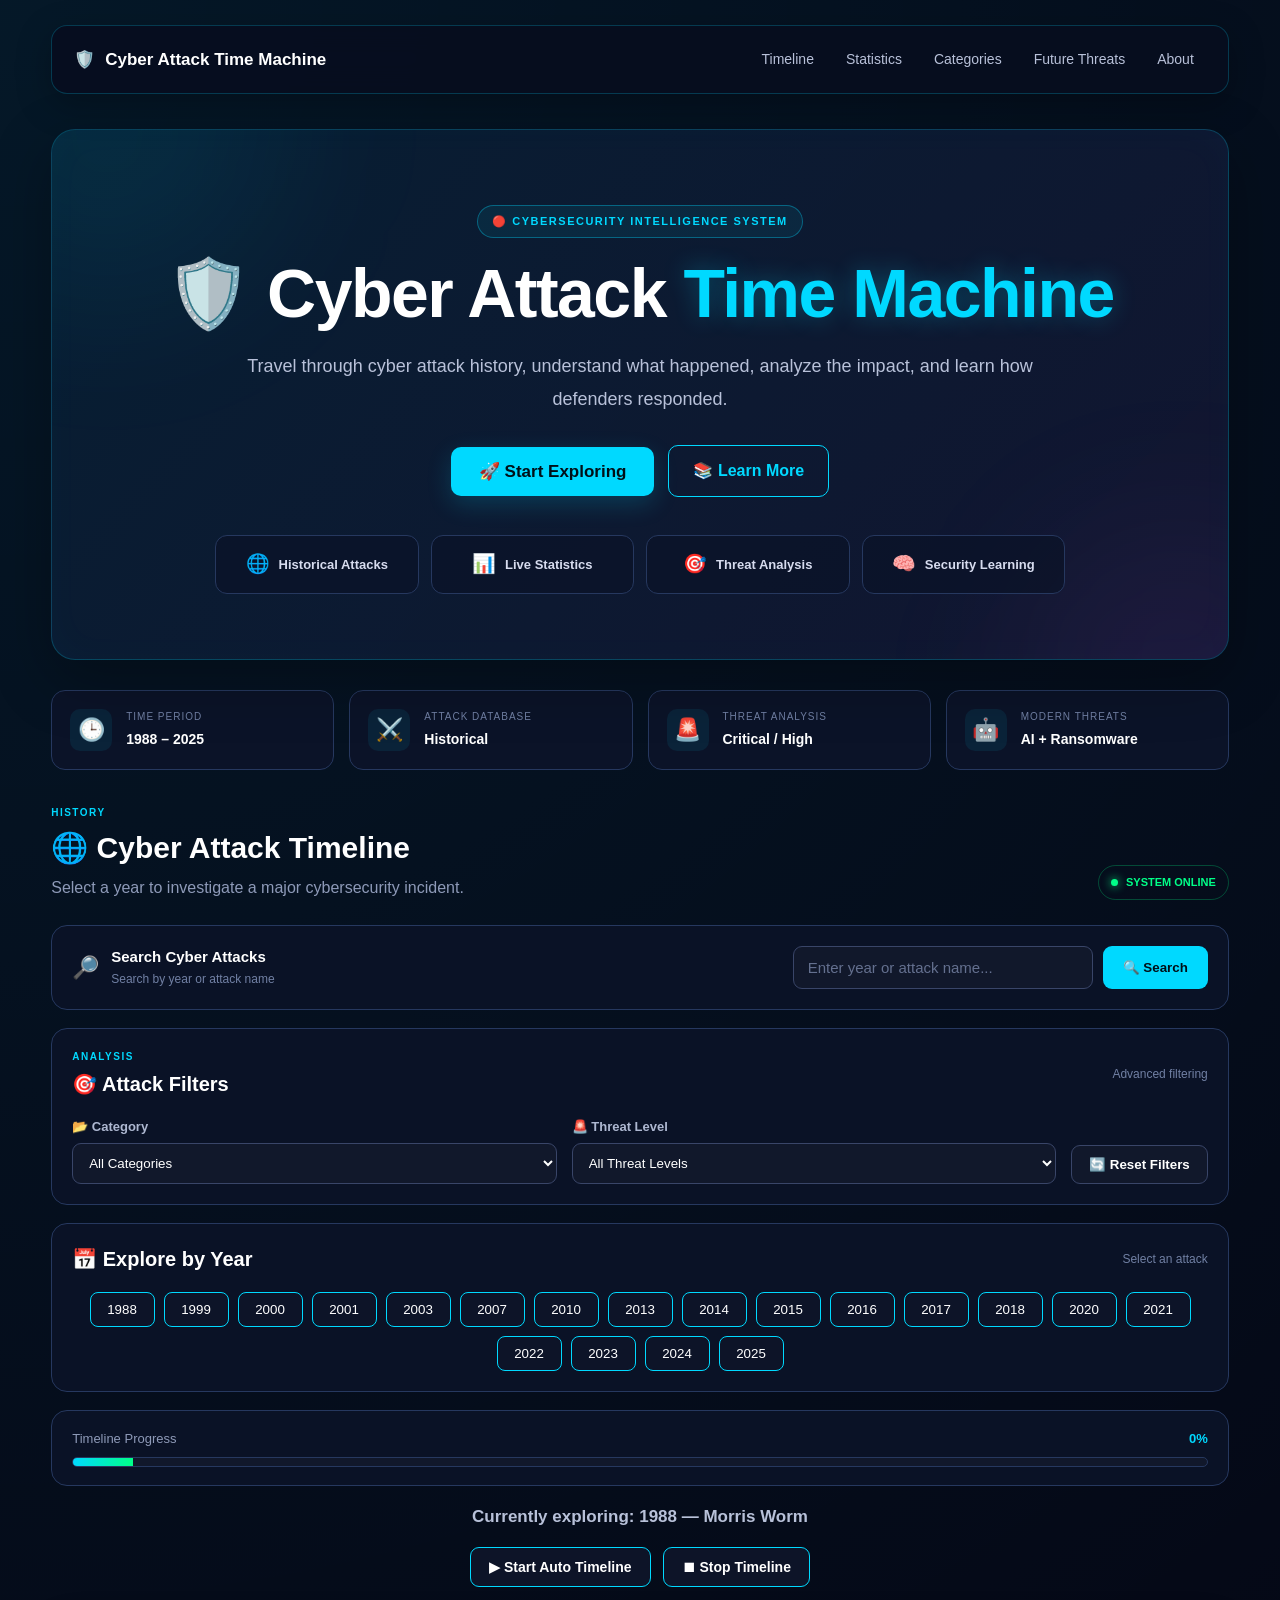
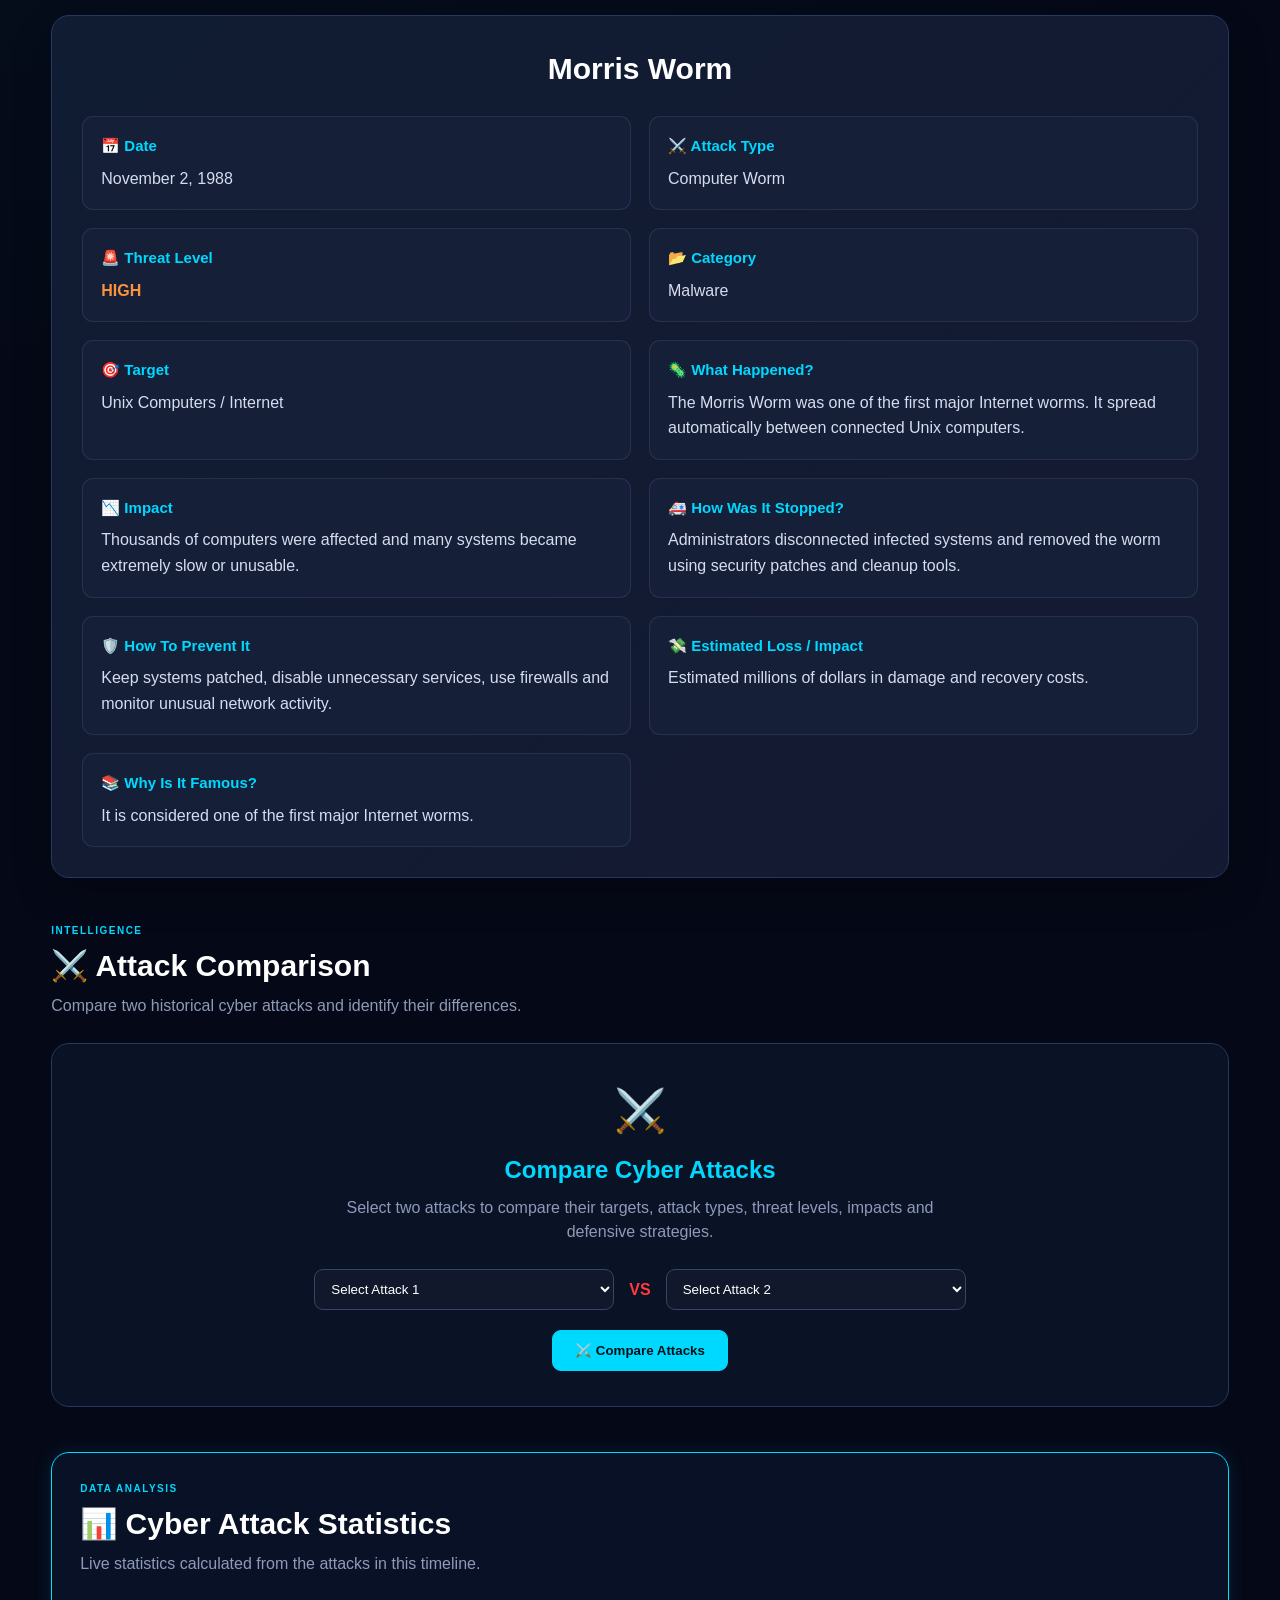
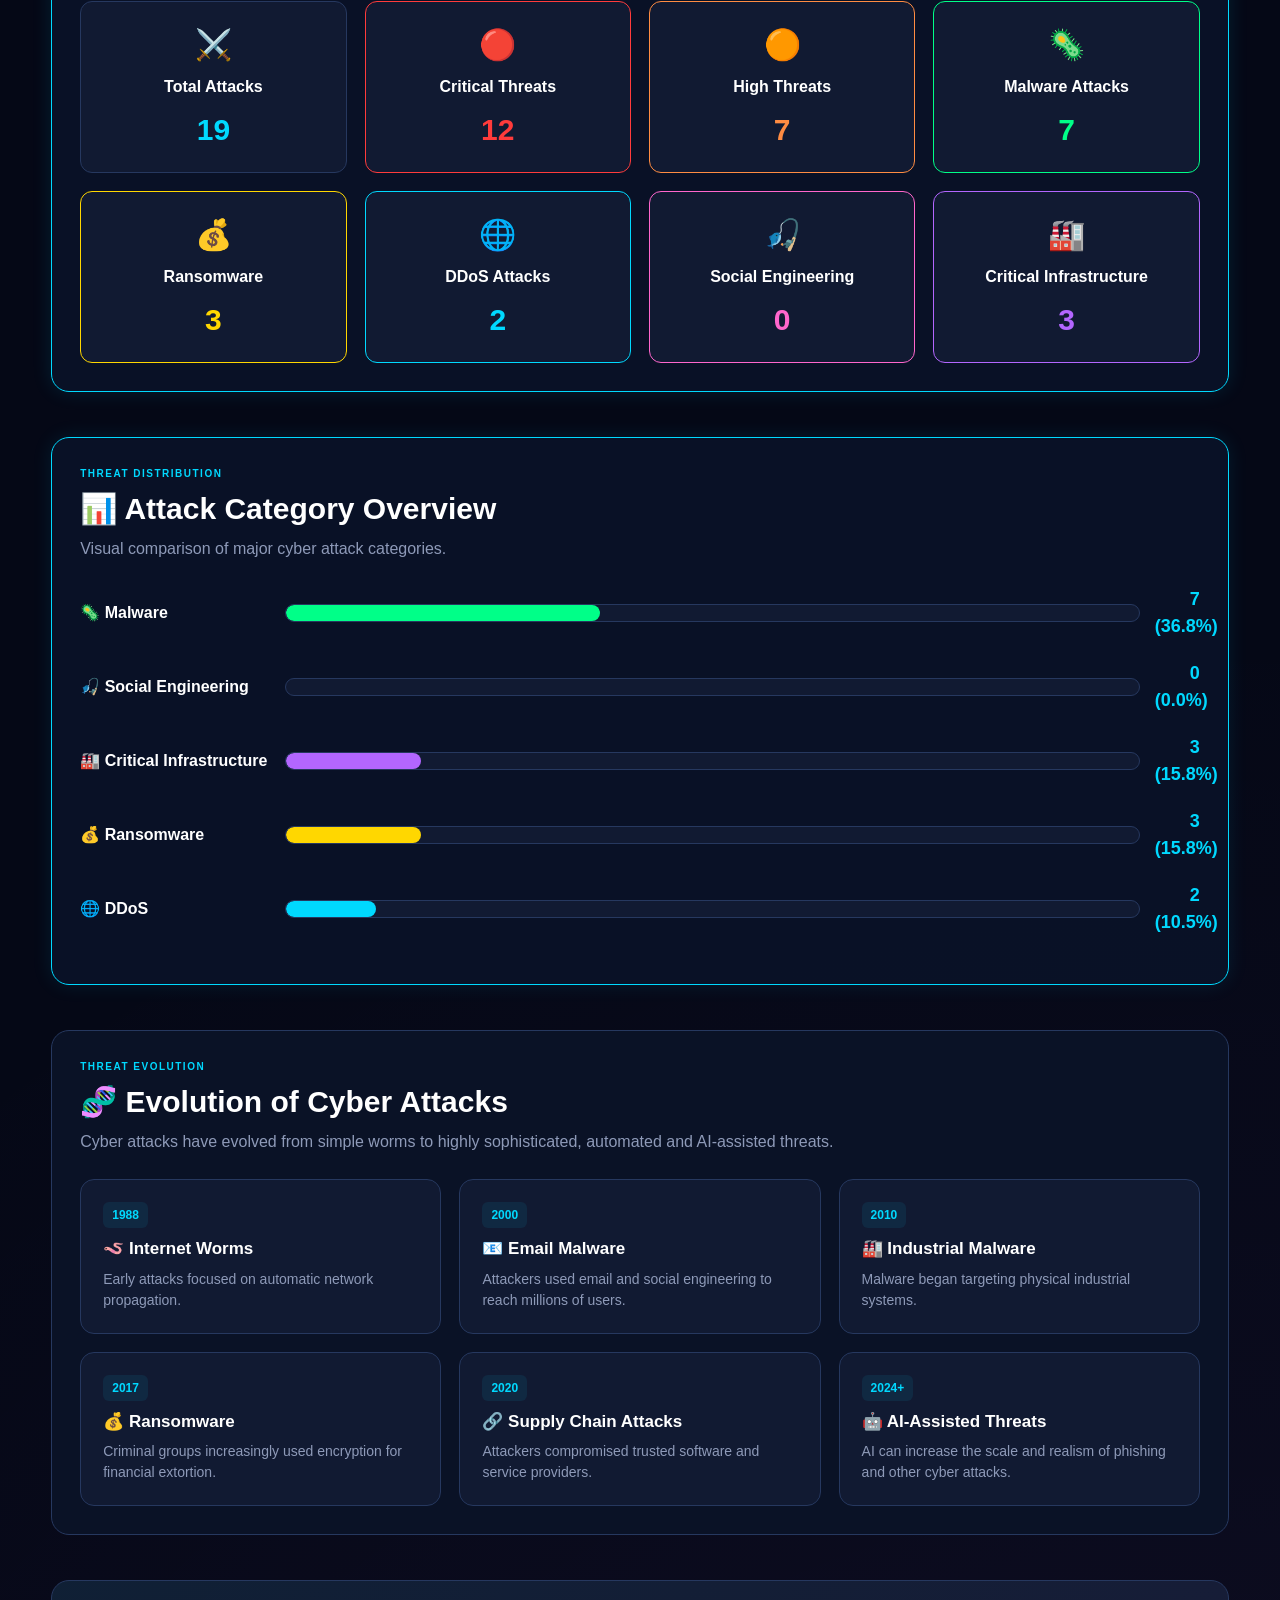
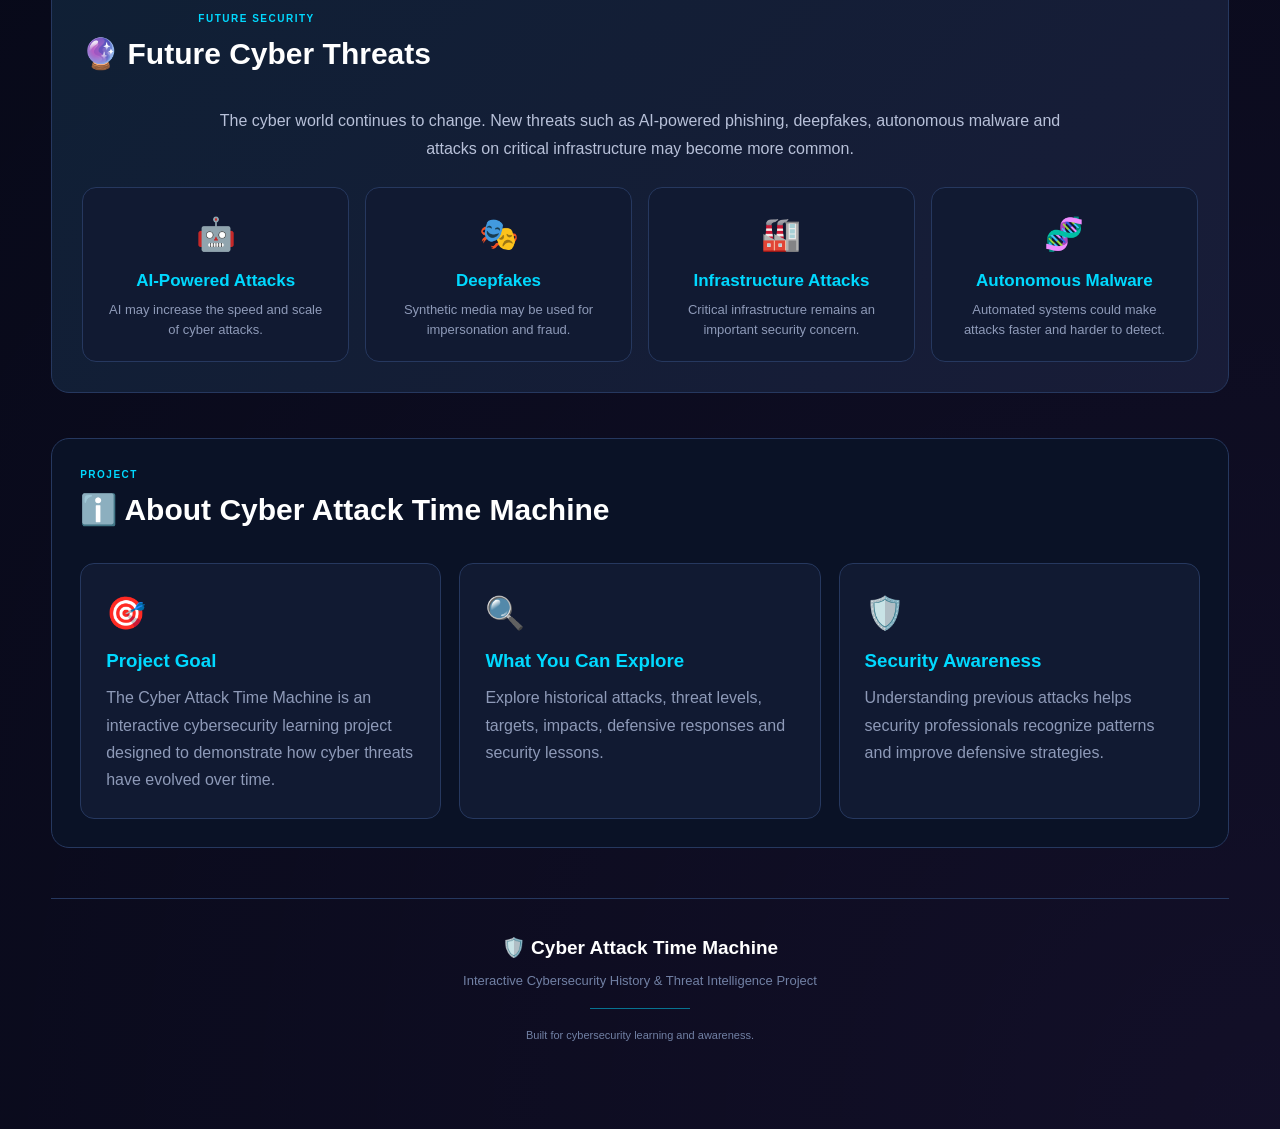
==== index.html @ b63e34f3 "Add files via upload" ====
<!DOCTYPE html>
<html lang="en">

<head>

    <meta charset="UTF-8">

    <meta
        name="viewport"
        content="width=device-width, initial-scale=1.0"
    >

    <title>🛡️ Cyber Attack Time Machine</title>

    <link rel="stylesheet" href="style.css">

</head>

<body>

<!-- =====================================================
     BACKGROUND MUSIC
     ===================================================== -->

<audio id="bgMusic" loop preload="auto">

    <source
        src="audio/cyber-theme.mp3"
        type="audio/mpeg"
    >

</audio>


<!-- =====================================================
     MAIN CONTAINER
     ===================================================== -->

<div class="container">


    <!-- =================================================
         TOP NAVIGATION
         ================================================= -->

    <nav class="top-nav">

        <div class="logo">

            🛡️

            <span>
                Cyber Attack Time Machine
            </span>

        </div>


        <div class="nav-links">

            <a href="#timeline">
                Timeline
            </a>

            <a href="#statistics">
                Statistics
            </a>

            <a href="#categories">
                Categories
            </a>

            <a href="#future">
                Future Threats
            </a>

            <a href="#about">
                About
            </a>

        </div>

    </nav>



    <!-- =================================================
         HERO HEADER
         ================================================= -->

    <header class="hero-section">

        <div class="hero-content">

            <div class="hero-badge">
                🔴 CYBERSECURITY INTELLIGENCE SYSTEM
            </div>


            <h1>
                🛡️ Cyber Attack
                <span>Time Machine</span>
            </h1>


            <p class="subtitle">

                Travel through cyber attack history,
                understand what happened,
                analyze the impact,
                and learn how defenders responded.

            </p>


            <div class="hero-buttons">

                <button
                    class="start-btn"
                    onclick="showTimeline()"
                >

                    🚀 Start Exploring

                </button>


                <a
                    href="#about"
                    class="learn-btn"
                >

                    📚 Learn More

                </a>

            </div>


            <!-- HERO QUICK INFO -->

            <div class="hero-highlights">

                <div class="hero-highlight">

                    <span>🌐</span>

                    <strong>
                        Historical Attacks
                    </strong>

                </div>


                <div class="hero-highlight">

                    <span>📊</span>

                    <strong>
                        Live Statistics
                    </strong>

                </div>


                <div class="hero-highlight">

                    <span>🎯</span>

                    <strong>
                        Threat Analysis
                    </strong>

                </div>


                <div class="hero-highlight">

                    <span>🧠</span>

                    <strong>
                        Security Learning
                    </strong>

                </div>

            </div>

        </div>

    </header>



    <!-- =================================================
         DASHBOARD OVERVIEW
         ================================================= -->

    <section class="dashboard-overview">

        <div class="overview-card">

            <span class="overview-icon">
                🕒
            </span>

            <div>

                <small>
                    TIME PERIOD
                </small>

                <strong>
                    1988 – 2025
                </strong>

            </div>

        </div>


        <div class="overview-card">

            <span class="overview-icon">
                ⚔️
            </span>

            <div>

                <small>
                    ATTACK DATABASE
                </small>

                <strong id="overviewAttackCount">
                    Historical
                </strong>

            </div>

        </div>


        <div class="overview-card">

            <span class="overview-icon">
                🚨
            </span>

            <div>

                <small>
                    THREAT ANALYSIS
                </small>

                <strong>
                    Critical / High
                </strong>

            </div>

        </div>


        <div class="overview-card">

            <span class="overview-icon">
                🤖
            </span>

            <div>

                <small>
                    MODERN THREATS
                </small>

                <strong>
                    AI + Ransomware
                </strong>

            </div>

        </div>

    </section>



    <!-- =================================================
         TIMELINE SECTION
         ================================================= -->

    <section
        id="timeline"
        class="timeline-section"
    >


        <!-- SECTION HEADER -->

        <div class="section-heading">

            <div>

                <span class="section-label">
                    HISTORY
                </span>

                <h2>
                    🌐 Cyber Attack Timeline
                </h2>

                <p>
                    Select a year to investigate a major
                    cybersecurity incident.
                </p>

            </div>


            <div class="timeline-status">

                <span class="status-dot"></span>

                SYSTEM ONLINE

            </div>

        </div>



        <!-- =================================================
             SEARCH PANEL
             ================================================= -->

        <div class="search-panel">

            <div class="search-title">

                🔎

                <div>

                    <strong>
                        Search Cyber Attacks
                    </strong>

                    <small>
                        Search by year or attack name
                    </small>

                </div>

            </div>


            <div class="search-box">

                <input
                    type="text"
                    id="searchYear"
                    placeholder="Enter year or attack name..."
                    autocomplete="off"
                >


                <button
                    onclick="searchAttack()"
                >

                    🔍 Search

                </button>

            </div>

        </div>



        <!-- =================================================
             FILTER PANEL
             ================================================= -->

        <div class="filter-panel">

            <div class="filter-header">

                <div>

                    <span class="section-label">
                        ANALYSIS
                    </span>

                    <h3>
                        🎯 Attack Filters
                    </h3>

                </div>


                <span class="filter-note">
                    Advanced filtering
                </span>

            </div>


            <div class="filter-controls">


                <div class="filter-group">

                    <label for="categoryFilter">
                        📂 Category
                    </label>

                    <select id="categoryFilter">

                        <option value="all">
                            All Categories
                        </option>

                        <option value="malware">
                            Malware
                        </option>

                        <option value="ransomware">
                            Ransomware
                        </option>

                        <option value="ddos">
                            DDoS
                        </option>

                        <option value="social engineering">
                            Social Engineering
                        </option>

                        <option value="critical infrastructure">
                            Critical Infrastructure
                        </option>

                        <option value="data breach">
                            Data Breach
                        </option>

                    </select>

                </div>


                <div class="filter-group">

                    <label for="threatFilter">
                        🚨 Threat Level
                    </label>

                    <select id="threatFilter">

                        <option value="all">
                            All Threat Levels
                        </option>

                        <option value="critical">
                            🔴 Critical
                        </option>

                        <option value="high">
                            🟠 High
                        </option>

                        <option value="medium">
                            🟡 Medium
                        </option>

                        <option value="low">
                            🟢 Low
                        </option>

                    </select>

                </div>


                <button
                    id="resetFilters"
                    class="reset-filter-btn"
                    type="button"
                >

                    🔄 Reset Filters

                </button>

            </div>

        </div>



        <!-- =================================================
             YEAR BUTTONS
             ================================================= -->

        <div class="year-section">

            <div class="year-section-header">

                <h3>
                    📅 Explore by Year
                </h3>

                <span>
                    Select an attack
                </span>

            </div>


            <div
                class="buttons"
                id="yearButtons"
            ></div>

        </div>



        <!-- =================================================
             TIMELINE PROGRESS
             ================================================= -->

        <div class="timeline-progress-wrapper">

            <div class="progress-info">

                <span>
                    Timeline Progress
                </span>

                <span>
                    <strong id="progressPercentage">
                        0%
                    </strong>
                </span>

            </div>


            <div class="timeline-progress">

                <div
                    class="progress-bar"
                    id="progressBar"
                ></div>

            </div>

        </div>



        <!-- =================================================
             CURRENT YEAR
             ================================================= -->

        <div
            class="current-year"
            id="currentYear"
        >

            Select a year to explore

        </div>



        <!-- =================================================
             AUTOMATIC TIMELINE CONTROLS
             ================================================= -->

        <div class="auto-controls">

            <button
                onclick="startAutoTimeline()"
            >

                ▶ Start Auto Timeline

            </button>


            <button
                onclick="stopAutoTimeline()"
            >

                ⏹ Stop Timeline

            </button>

        </div>



        <!-- =================================================
             ATTACK INFORMATION
             ================================================= -->

        <div
            id="attackInfo"
            class="attack-information"
        ></div>



        <!-- =================================================
             ATTACK COMPARISON AREA
             ================================================= -->

        <section
            id="comparison"
            class="comparison-section"
        >

            <div class="section-heading">

                <div>

                    <span class="section-label">
                        INTELLIGENCE
                    </span>

                    <h2>
                        ⚔️ Attack Comparison
                    </h2>

                    <p>
                        Compare two historical cyber attacks
                        and identify their differences.
                    </p>

                </div>

            </div>


            <div class="comparison-placeholder">

                <div class="comparison-icon">
                    ⚔️
                </div>

                <h3>
                    Compare Cyber Attacks
                </h3>

                <p>
                    Select two attacks to compare their
                    targets, attack types, threat levels,
                    impacts and defensive strategies.
                </p>


                <div class="comparison-selects">

                    <select id="compareAttackOne">

                        <option value="">
                            Select Attack 1
                        </option>

                    </select>


                    <span class="vs">
                        VS
                    </span>


                    <select id="compareAttackTwo">

                        <option value="">
                            Select Attack 2
                        </option>

                    </select>

                </div>


                <button
                    id="compareButton"
                    class="compare-btn"
                    type="button"
                >

                    ⚔️ Compare Attacks

                </button>

            </div>


            <div
                id="comparisonResult"
                class="comparison-result"
            ></div>

        </section>



        <!-- =================================================
             CYBER ATTACK STATISTICS DASHBOARD
             ================================================= -->

        <section
            id="statistics"
            class="stats-dashboard"
        >

            <div class="section-heading">

                <div>

                    <span class="section-label">
                        DATA ANALYSIS
                    </span>

                    <h2>
                        📊 Cyber Attack Statistics
                    </h2>

                    <p class="stats-subtitle">
                        Live statistics calculated from the
                        attacks in this timeline.
                    </p>

                </div>

            </div>


            <div class="stats-grid">

                <div class="stat-card">

                    <div class="stat-icon">
                        ⚔️
                    </div>

                    <h3>
                        Total Attacks
                    </h3>

                    <p id="totalAttacks">
                        0
                    </p>

                </div>


                <div class="stat-card critical">

                    <div class="stat-icon">
                        🔴
                    </div>

                    <h3>
                        Critical Threats
                    </h3>

                    <p id="criticalAttacks">
                        0
                    </p>

                </div>


                <div class="stat-card high">

                    <div class="stat-icon">
                        🟠
                    </div>

                    <h3>
                        High Threats
                    </h3>

                    <p id="highAttacks">
                        0
                    </p>

                </div>


                <div class="stat-card malware">

                    <div class="stat-icon">
                        🦠
                    </div>

                    <h3>
                        Malware Attacks
                    </h3>

                    <p id="malwareAttacks">
                        0
                    </p>

                </div>


                <div class="stat-card ransomware">

                    <div class="stat-icon">
                        💰
                    </div>

                    <h3>
                        Ransomware
                    </h3>

                    <p id="ransomwareAttacks">
                        0
                    </p>

                </div>


                <div class="stat-card ddos">

                    <div class="stat-icon">
                        🌐
                    </div>

                    <h3>
                        DDoS Attacks
                    </h3>

                    <p id="ddosAttacks">
                        0
                    </p>

                </div>


                <div class="stat-card social">

                    <div class="stat-icon">
                        🎣
                    </div>

                    <h3>
                        Social Engineering
                    </h3>

                    <p id="socialAttacks">
                        0
                    </p>

                </div>


                <div class="stat-card infrastructure">

                    <div class="stat-icon">
                        🏭
                    </div>

                    <h3>
                        Critical Infrastructure
                    </h3>

                    <p id="infrastructureAttacks">
                        0
                    </p>

                </div>

            </div>

        </section>



        <!-- =================================================
             ATTACK CATEGORY OVERVIEW
             ================================================= -->

        <section
            id="categories"
            class="category-overview"
        >

            <div class="section-heading">

                <div>

                    <span class="section-label">
                        THREAT DISTRIBUTION
                    </span>

                    <h2>
                        📊 Attack Category Overview
                    </h2>

                    <p class="category-subtitle">
                        Visual comparison of major cyber
                        attack categories.
                    </p>

                </div>

            </div>


            <div class="category-chart">

                <div class="category-row">

                    <span>
                        🦠 Malware
                    </span>

                    <div class="category-bar-container">

                        <div
                            class="category-bar malware-bar"
                            id="malwareBar"
                        ></div>

                    </div>

                    <strong id="malwareCount">
                        0
                    </strong>

                </div>


                <div class="category-row">

                    <span>
                        🎣 Social Engineering
                    </span>

                    <div class="category-bar-container">

                        <div
                            class="category-bar social-bar"
                            id="socialBar"
                        ></div>

                    </div>

                    <strong id="socialCount">
                        0
                    </strong>

                </div>


                <div class="category-row">

                    <span>
                        🏭 Critical Infrastructure
                    </span>

                    <div class="category-bar-container">

                        <div
                            class="category-bar infrastructure-bar"
                            id="infrastructureBar"
                        ></div>

                    </div>

                    <strong id="infrastructureCount">
                        0
                    </strong>

                </div>


                <div class="category-row">

                    <span>
                        💰 Ransomware
                    </span>

                    <div class="category-bar-container">

                        <div
                            class="category-bar ransomware-bar"
                            id="ransomwareBar"
                        ></div>

                    </div>

                    <strong id="ransomwareCount">
                        0
                    </strong>

                </div>


                <div class="category-row">

                    <span>
                        🌐 DDoS
                    </span>

                    <div class="category-bar-container">

                        <div
                            class="category-bar ddos-bar"
                            id="ddosBar"
                        ></div>

                    </div>

                    <strong id="ddosCount">
                        0
                    </strong>

                </div>

            </div>

        </section>



        <!-- =================================================
             ATTACK EVOLUTION
             ================================================= -->

        <section
            id="evolution"
            class="evolution-section"
        >

            <div class="section-heading">

                <div>

                    <span class="section-label">
                        THREAT EVOLUTION
                    </span>

                    <h2>
                        🧬 Evolution of Cyber Attacks
                    </h2>

                    <p>
                        Cyber attacks have evolved from simple
                        worms to highly sophisticated,
                        automated and AI-assisted threats.
                    </p>

                </div>

            </div>


            <div class="evolution-timeline">

                <div class="evolution-item">

                    <span>
                        1988
                    </span>

                    <strong>
                        🪱 Internet Worms
                    </strong>

                    <p>
                        Early attacks focused on automatic
                        network propagation.
                    </p>

                </div>


                <div class="evolution-item">

                    <span>
                        2000
                    </span>

                    <strong>
                        📧 Email Malware
                    </strong>

                    <p>
                        Attackers used email and social
                        engineering to reach millions of users.
                    </p>

                </div>


                <div class="evolution-item">

                    <span>
                        2010
                    </span>

                    <strong>
                        🏭 Industrial Malware
                    </strong>

                    <p>
                        Malware began targeting physical
                        industrial systems.
                    </p>

                </div>


                <div class="evolution-item">

                    <span>
                        2017
                    </span>

                    <strong>
                        💰 Ransomware
                    </strong>

                    <p>
                        Criminal groups increasingly used
                        encryption for financial extortion.
                    </p>

                </div>


                <div class="evolution-item">

                    <span>
                        2020
                    </span>

                    <strong>
                        🔗 Supply Chain Attacks
                    </strong>

                    <p>
                        Attackers compromised trusted software
                        and service providers.
                    </p>

                </div>


                <div class="evolution-item">

                    <span>
                        2024+
                    </span>

                    <strong>
                        🤖 AI-Assisted Threats
                    </strong>

                    <p>
                        AI can increase the scale and realism
                        of phishing and other cyber attacks.
                    </p>

                </div>

            </div>

        </section>



        <!-- =================================================
             FUTURE CYBER THREATS
             ================================================= -->

        <section
            id="future"
            class="future-section"
        >

            <div class="section-heading">

                <div>

                    <span class="section-label">
                        FUTURE SECURITY
                    </span>

                    <h2>
                        🔮 Future Cyber Threats
                    </h2>

                </div>

            </div>


            <p>

                The cyber world continues to change.
                New threats such as AI-powered phishing,
                deepfakes, autonomous malware and attacks on
                critical infrastructure may become more common.

            </p>


            <div class="future-threat-grid">

                <div class="future-threat">

                    <span>
                        🤖
                    </span>

                    <h3>
                        AI-Powered Attacks
                    </h3>

                    <p>
                        AI may increase the speed and scale
                        of cyber attacks.
                    </p>

                </div>


                <div class="future-threat">

                    <span>
                        🎭
                    </span>

                    <h3>
                        Deepfakes
                    </h3>

                    <p>
                        Synthetic media may be used for
                        impersonation and fraud.
                    </p>

                </div>


                <div class="future-threat">

                    <span>
                        🏭
                    </span>

                    <h3>
                        Infrastructure Attacks
                    </h3>

                    <p>
                        Critical infrastructure remains an
                        important security concern.
                    </p>

                </div>


                <div class="future-threat">

                    <span>
                        🧬
                    </span>

                    <h3>
                        Autonomous Malware
                    </h3>

                    <p>
                        Automated systems could make attacks
                        faster and harder to detect.
                    </p>

                </div>

            </div>

        </section>



        <!-- =================================================
             ABOUT PROJECT
             ================================================= -->

        <section
            id="about"
            class="about-section"
        >

            <div class="section-heading">

                <div>

                    <span class="section-label">
                        PROJECT
                    </span>

                    <h2>
                        ℹ️ About Cyber Attack Time Machine
                    </h2>

                </div>

            </div>


            <div class="about-content">

                <div class="about-card">

                    <span>
                        🎯
                    </span>

                    <h3>
                        Project Goal
                    </h3>

                    <p>

                        The Cyber Attack Time Machine is an
                        interactive cybersecurity learning
                        project designed to demonstrate how
                        cyber threats have evolved over time.

                    </p>

                </div>


                <div class="about-card">

                    <span>
                        🔍
                    </span>

                    <h3>
                        What You Can Explore
                    </h3>

                    <p>

                        Explore historical attacks, threat
                        levels, targets, impacts, defensive
                        responses and security lessons.

                    </p>

                </div>


                <div class="about-card">

                    <span>
                        🛡️
                    </span>

                    <h3>
                        Security Awareness
                    </h3>

                    <p>

                        Understanding previous attacks helps
                        security professionals recognize
                        patterns and improve defensive
                        strategies.

                    </p>

                </div>

            </div>

        </section>


    </section>



    <!-- =================================================
         FOOTER
         ================================================= -->

    <footer class="site-footer">

        <div class="footer-logo">

            🛡️ Cyber Attack Time Machine

        </div>


        <p>

            Interactive Cybersecurity History &
            Threat Intelligence Project

        </p>


        <div class="footer-line"></div>


        <p class="footer-small">

            Built for cybersecurity learning and
            awareness.

        </p>

    </footer>


</div>


<!-- =====================================================
     JAVASCRIPT
     ===================================================== -->

<script src="script.js"></script>


</body>

</html>
---- style.css ----
/* =========================================================
   CYBER ATTACK TIME MACHINE
   PROFESSIONAL STYLE SHEET
   ========================================================= */

* {
    box-sizing: border-box;
    margin: 0;
    padding: 0;
}

html {
    scroll-behavior: smooth;
}

body {
    font-family: Arial, Helvetica, sans-serif;
    background:
        radial-gradient(circle at top left, rgba(0, 217, 255, 0.08), transparent 35%),
        radial-gradient(circle at bottom right, rgba(179, 102, 255, 0.08), transparent 35%),
        #050816;
    color: #ffffff;
    min-height: 100vh;
    line-height: 1.5;
}

button,
input,
select {
    font-family: inherit;
}

button,
a {
    -webkit-tap-highlight-color: transparent;
}

.container {
    width: 92%;
    max-width: 1400px;
    margin: auto;
    padding: 25px 0 50px;
}


/* =========================================================
   TOP NAVIGATION
   ========================================================= */

.top-nav {
    position: sticky;
    top: 12px;
    z-index: 1000;

    display: flex;
    align-items: center;
    justify-content: space-between;

    padding: 15px 22px;
    margin-bottom: 35px;

    background: rgba(7, 14, 31, 0.92);
    border: 1px solid rgba(0, 217, 255, 0.22);
    border-radius: 16px;

    backdrop-filter: blur(14px);
    box-shadow: 0 10px 35px rgba(0, 0, 0, 0.25);
}

.logo {
    display: flex;
    align-items: center;
    gap: 10px;

    color: #ffffff;
    font-size: 17px;
    font-weight: bold;
}

.logo:first-letter {
    font-size: 25px;
}

.nav-links {
    display: flex;
    align-items: center;
    gap: 8px;
}

.nav-links a {
    color: #b8c1d9;
    text-decoration: none;
    padding: 8px 12px;
    border-radius: 8px;
    font-size: 14px;
    transition: 0.25s ease;
}

.nav-links a:hover {
    color: #00d9ff;
    background: rgba(0, 217, 255, 0.08);
}


/* =========================================================
   HERO SECTION
   ========================================================= */

.hero-section {
    position: relative;
    overflow: hidden;

    padding: 75px 30px 65px;
    margin-bottom: 30px;

    text-align: center;

    background:
        linear-gradient(
            135deg,
            rgba(0, 217, 255, 0.07),
            rgba(179, 102, 255, 0.06)
        ),
        #081023;

    border: 1px solid rgba(0, 217, 255, 0.22);
    border-radius: 24px;

    box-shadow:
        0 20px 60px rgba(0, 0, 0, 0.28),
        inset 0 0 40px rgba(0, 217, 255, 0.025);
}

.hero-section::before {
    content: "";
    position: absolute;
    width: 350px;
    height: 350px;
    border-radius: 50%;
    background: rgba(0, 217, 255, 0.07);
    filter: blur(80px);
    top: -180px;
    left: -120px;
    pointer-events: none;
}

.hero-section::after {
    content: "";
    position: absolute;
    width: 300px;
    height: 300px;
    border-radius: 50%;
    background: rgba(179, 102, 255, 0.07);
    filter: blur(80px);
    bottom: -170px;
    right: -100px;
    pointer-events: none;
}

.hero-content {
    position: relative;
    z-index: 1;
}

.hero-badge {
    display: inline-block;

    padding: 7px 14px;
    margin-bottom: 18px;

    border: 1px solid rgba(0, 217, 255, 0.35);
    border-radius: 30px;

    background: rgba(0, 217, 255, 0.07);
    color: #00d9ff;

    font-size: 11px;
    font-weight: bold;
    letter-spacing: 1.5px;
}

.hero-section h1 {
    font-size: clamp(38px, 6vw, 68px);
    line-height: 1.1;
    margin-bottom: 20px;
    letter-spacing: -1.5px;
}

.hero-section h1 span {
    color: #00d9ff;
    text-shadow: 0 0 25px rgba(0, 217, 255, 0.3);
}

.hero-section .subtitle {
    max-width: 800px;
    margin: 0 auto;

    color: #b8c1d9;
    font-size: 18px;
    line-height: 1.8;
}

.hero-buttons {
    display: flex;
    justify-content: center;
    align-items: center;
    gap: 14px;
    margin-top: 30px;
}

.start-btn {
    padding: 14px 28px;

    border: none;
    border-radius: 10px;

    background: #00d9ff;
    color: #001018;

    font-size: 17px;
    font-weight: bold;

    cursor: pointer;
    transition: 0.25s ease;

    box-shadow: 0 8px 25px rgba(0, 217, 255, 0.18);
}

.start-btn:hover {
    transform: translateY(-2px) scale(1.03);
    box-shadow: 0 10px 30px rgba(0, 217, 255, 0.3);
}

.learn-btn {
    padding: 13px 24px;

    border: 1px solid #00d9ff;
    border-radius: 10px;

    background: transparent;
    color: #00d9ff;

    text-decoration: none;
    font-weight: bold;

    transition: 0.25s ease;
}

.learn-btn:hover {
    background: rgba(0, 217, 255, 0.1);
    transform: translateY(-2px);
}

.hero-highlights {
    display: grid;
    grid-template-columns: repeat(4, 1fr);
    gap: 12px;

    max-width: 850px;
    margin: 38px auto 0;
}

.hero-highlight {
    display: flex;
    align-items: center;
    justify-content: center;
    gap: 9px;

    padding: 14px 10px;

    background: rgba(10, 18, 40, 0.72);
    border: 1px solid #26385f;
    border-radius: 12px;

    color: #d7dcef;
    font-size: 13px;
}

.hero-highlight span {
    font-size: 19px;
}


/* =========================================================
   DASHBOARD OVERVIEW
   ========================================================= */

.dashboard-overview {
    display: grid;
    grid-template-columns: repeat(4, 1fr);
    gap: 15px;
    margin-bottom: 35px;
}

.overview-card {
    display: flex;
    align-items: center;
    gap: 14px;

    padding: 18px;

    background: #0b1328;
    border: 1px solid #26385f;
    border-radius: 14px;

    transition: 0.25s ease;
}

.overview-card:hover {
    border-color: #00d9ff;
    transform: translateY(-3px);
}

.overview-icon {
    display: flex;
    align-items: center;
    justify-content: center;

    width: 42px;
    height: 42px;

    border-radius: 10px;
    background: rgba(0, 217, 255, 0.08);

    font-size: 22px;
}

.overview-card small {
    display: block;
    color: #7180a4;
    font-size: 10px;
    letter-spacing: 1px;
    margin-bottom: 3px;
}

.overview-card strong {
    color: #ffffff;
    font-size: 14px;
}


/* =========================================================
   GENERAL SECTION HEADINGS
   ========================================================= */

.section-heading {
    display: flex;
    justify-content: space-between;
    align-items: flex-end;
    gap: 20px;

    margin-bottom: 25px;
}

.section-label {
    display: block;
    margin-bottom: 5px;

    color: #00d9ff;
    font-size: 10px;
    font-weight: bold;
    letter-spacing: 1.5px;
}

.section-heading h2 {
    font-size: 30px;
    margin-bottom: 6px;
}

.section-heading p {
    color: #8e9ab8;
}

.timeline-status {
    display: flex;
    align-items: center;
    gap: 8px;

    padding: 8px 12px;

    border: 1px solid rgba(0, 255, 136, 0.25);
    border-radius: 20px;

    color: #00ff88;
    font-size: 11px;
    font-weight: bold;
}

.status-dot {
    width: 7px;
    height: 7px;
    border-radius: 50%;
    background: #00ff88;
    box-shadow: 0 0 10px #00ff88;
}


/* =========================================================
   TIMELINE SECTION
   ========================================================= */

#timeline {
    margin-top: 30px;
}

.timeline-section {
    margin-top: 20px;
}

.search-panel,
.filter-panel,
.year-section,
.timeline-progress-wrapper {
    background: #0a1226;
    border: 1px solid #26385f;
    border-radius: 16px;
}

.search-panel {
    display: flex;
    align-items: center;
    justify-content: space-between;
    gap: 20px;

    padding: 20px;
    margin-bottom: 18px;
}

.search-title {
    display: flex;
    align-items: center;
    gap: 12px;

    color: #00d9ff;
    font-size: 22px;
}

.search-title strong {
    display: block;
    color: #ffffff;
    font-size: 15px;
}

.search-title small {
    display: block;
    color: #7180a4;
    font-size: 12px;
    margin-top: 2px;
}


/* =========================================================
   SEARCH
   ========================================================= */

.search-box {
    display: flex;
    justify-content: center;
    gap: 10px;
}

.search-box input {
    width: 300px;
    padding: 12px 14px;

    border: 1px solid #394568;
    border-radius: 9px;

    outline: none;

    background: #11182b;
    color: #ffffff;

    font-size: 15px;

    transition: 0.2s ease;
}

.search-box input::placeholder {
    color: #64708f;
}

.search-box input:focus {
    border-color: #00d9ff;
    box-shadow: 0 0 12px rgba(0, 217, 255, 0.1);
}

.search-box button {
    padding: 12px 20px;

    border: none;
    border-radius: 9px;

    background: #00d9ff;
    color: #001018;

    cursor: pointer;
    font-weight: bold;

    transition: 0.2s ease;
}

.search-box button:hover {
    transform: translateY(-2px);
}


/* =========================================================
   FILTER PANEL
   ========================================================= */

.filter-panel {
    padding: 20px;
    margin-bottom: 18px;
}

.filter-header {
    display: flex;
    justify-content: space-between;
    align-items: center;
    margin-bottom: 18px;
}

.filter-header h3 {
    font-size: 20px;
}

.filter-note {
    color: #7180a4;
    font-size: 12px;
}

.filter-controls {
    display: grid;
    grid-template-columns: 1fr 1fr auto;
    gap: 15px;
    align-items: end;
}

.filter-group label {
    display: block;
    margin-bottom: 7px;
    color: #aeb8d1;
    font-size: 13px;
    font-weight: bold;
}

.filter-group select,
.comparison-selects select {
    width: 100%;
    padding: 11px 12px;

    background: #11182b;
    color: #ffffff;

    border: 1px solid #394568;
    border-radius: 9px;

    outline: none;
    cursor: pointer;
}

.filter-group select:focus,
.comparison-selects select:focus {
    border-color: #00d9ff;
}

.reset-filter-btn {
    padding: 11px 17px;

    border: 1px solid #394568;
    border-radius: 9px;

    background: #11182b;
    color: #ffffff;

    cursor: pointer;
    font-weight: bold;

    transition: 0.2s ease;
}

.reset-filter-btn:hover {
    border-color: #00d9ff;
    color: #00d9ff;
}


/* =========================================================
   YEAR SECTION
   ========================================================= */

.year-section {
    padding: 20px;
    margin-bottom: 18px;
}

.year-section-header {
    display: flex;
    justify-content: space-between;
    align-items: center;

    margin-bottom: 18px;
}

.year-section-header h3 {
    font-size: 20px;
}

.year-section-header span {
    color: #7180a4;
    font-size: 12px;
}

.buttons {
    display: flex;
    flex-wrap: wrap;
    justify-content: center;
    gap: 9px;
}

.buttons button {
    min-width: 65px;

    padding: 9px 13px;

    border: 1px solid #00d9ff;
    border-radius: 8px;

    background: #0d1428;
    color: #ffffff;

    cursor: pointer;
    transition: 0.2s ease;
}

.buttons button:hover,
.buttons button.active {
    background: #00d9ff;
    color: #001018;

    transform: translateY(-2px);
    box-shadow: 0 5px 15px rgba(0, 217, 255, 0.15);
}


/* =========================================================
   TIMELINE PROGRESS
   ========================================================= */

.timeline-progress-wrapper {
    padding: 18px 20px;
    margin-bottom: 15px;
}

.progress-info {
    display: flex;
    justify-content: space-between;

    color: #8e9ab8;
    font-size: 13px;

    margin-bottom: 8px;
}

.progress-info strong {
    color: #00d9ff;
}

.timeline-progress {
    width: 100%;
    height: 10px;

    background: #11182b;
    border: 1px solid #26385f;
    border-radius: 10px;

    overflow: hidden;
}

.progress-bar {
    width: 0%;
    height: 100%;

    background: linear-gradient(
        90deg,
        #00d9ff,
        #00ff88
    );

    transition: width 0.4s ease;
}


/* =========================================================
   CURRENT YEAR
   ========================================================= */

.current-year {
    text-align: center;

    color: #b8c1d9;

    margin: 18px 0;

    font-size: 17px;
    font-weight: bold;
}


/* =========================================================
   AUTO CONTROLS
   ========================================================= */

.auto-controls {
    display: flex;
    justify-content: center;
    gap: 12px;
    margin: 18px 0 28px;
}

.auto-controls button {
    padding: 11px 18px;

    border: 1px solid #00d9ff;
    border-radius: 9px;

    background: #0d1428;
    color: #ffffff;

    cursor: pointer;
    font-weight: bold;
    font-size: 14px;

    transition: 0.2s ease;
}

.auto-controls button:hover {
    background: #00d9ff;
    color: #001018;
    transform: translateY(-2px);
}


/* =========================================================
   ATTACK INFORMATION
   ========================================================= */

.attack-information {
    min-height: 10px;
}

.attack-card {
    background:
        linear-gradient(
            135deg,
            rgba(0, 217, 255, 0.025),
            rgba(179, 102, 255, 0.025)
        ),
        #10182d;

    border: 1px solid #26385f;
    border-radius: 18px;

    padding: 30px;
    margin-top: 25px;

    animation: fadeIn 0.5s ease-in-out;
    box-shadow: 0 15px 40px rgba(0, 0, 0, 0.18);
}

.attack-card h2 {
    text-align: center;
    margin-bottom: 25px;
    font-size: 30px;
}

.attack-image {
    display: block;

    width: min(100%, 700px);
    height: 350px;

    object-fit: cover;

    margin: 0 auto 25px;

    border-radius: 12px;
    border: 1px solid #26385f;
}

.attack-grid {
    display: grid;
    grid-template-columns: repeat(2, 1fr);
    gap: 18px;
}

.attack-grid > div {
    background: #151f38;
    border: 1px solid rgba(57, 69, 104, 0.5);

    border-radius: 11px;
    padding: 18px;
}

.attack-grid h3 {
    margin-bottom: 8px;
    color: #00d9ff;
    font-size: 15px;
}

.attack-grid p {
    color: #d7dcef;
    line-height: 1.6;
}

.threat-level {
    font-weight: bold;
}

.threat-level.low {
    color: #4ade80;
}

.threat-level.medium {
    color: #facc15;
}

.threat-level.high {
    color: #fb923c;
}

.threat-level.critical {
    color: #ef4444;
}


/* =========================================================
   RISK METER
   ========================================================= */

.risk-meter {
    margin-top: 25px;
    padding: 20px;

    border-radius: 14px;

    background: rgba(0, 0, 0, 0.25);
    border: 1px solid rgba(0, 217, 255, 0.35);
}

.risk-meter h3 {
    margin-bottom: 12px;
    color: #ffffff;
}

.risk-label {
    display: flex;
    justify-content: space-between;
    align-items: center;

    margin-bottom: 8px;

    color: #b8c1d9;
}

.risk-percentage {
    font-weight: bold;
    font-size: 18px;
    color: #00d9ff;
}

.risk-bar-container {
    width: 100%;
    height: 20px;

    background: #111a32;

    border-radius: 20px;
    overflow: hidden;

    border: 1px solid #26385f;
}

.risk-bar {
    height: 100%;
    width: 0%;

    border-radius: 20px;
    transition: width 1s ease;
}

.risk-critical {
    background: #ff304f;
}

.risk-high {
    background: #ff8c00;
}

.risk-medium {
    background: #ffd700;
}

.risk-low {
    background: #00ff88;
}


/* =========================================================
   PREVIOUS / NEXT ATTACK NAVIGATION
   ========================================================= */

.attack-navigation {
    display: flex;
    justify-content: space-between;
    gap: 15px;
    margin-top: 25px;
}

.attack-navigation button {
    flex: 1;

    padding: 12px 18px;

    border: 1px solid #00d9ff;
    border-radius: 10px;

    background: #111a32;
    color: #ffffff;

    font-size: 15px;
    font-weight: bold;

    cursor: pointer;
    transition: 0.3s ease;
}

.attack-navigation button:hover {
    background: #00d9ff;
    color: #06101f;

    transform: translateY(-2px);

    box-shadow: 0 0 15px rgba(0, 217, 255, 0.35);
}

.attack-navigation button:disabled {
    opacity: 0.35;
    cursor: not-allowed;
    transform: none;
    box-shadow: none;
}


/* =========================================================
   SECURITY LESSON
   ========================================================= */

.security-lesson {
    margin-top: 30px;
    padding: 25px;

    border-radius: 18px;

    border: 1px solid rgba(0, 255, 255, 0.25);
    background: rgba(0, 20, 35, 0.75);
}

.security-lesson h2 {
    margin-bottom: 20px;
    text-align: center;
    color: #00d9ff;
}

.lesson-grid {
    display: grid;
    grid-template-columns: repeat(2, 1fr);
    gap: 18px;
}

.lesson-box {
    padding: 20px;

    border-radius: 14px;
    border: 1px solid rgba(0, 255, 255, 0.2);

    background: rgba(0, 0, 0, 0.25);

    transition: transform 0.25s ease;
}

.lesson-box:hover {
    transform: translateY(-4px);
}

.lesson-box h3 {
    margin-bottom: 10px;
    color: #00d9ff;
}

.lesson-box p {
    color: #c7d0e4;
    line-height: 1.6;
}


/* =========================================================
   ATTACK COMPARISON
   ========================================================= */

.comparison-section {
    margin: 45px 0;
}

.comparison-placeholder {
    padding: 35px;

    text-align: center;

    background: #0a1226;
    border: 1px solid #26385f;
    border-radius: 18px;
}

.comparison-icon {
    font-size: 42px;
    margin-bottom: 10px;
}

.comparison-placeholder h3 {
    color: #00d9ff;
    font-size: 24px;
    margin-bottom: 8px;
}

.comparison-placeholder > p {
    max-width: 650px;
    margin: 0 auto 25px;

    color: #8e9ab8;
}

.comparison-selects {
    display: flex;
    align-items: center;
    justify-content: center;
    gap: 15px;

    max-width: 800px;
    margin: auto;
}

.comparison-selects select {
    max-width: 300px;
}

.vs {
    color: #ff3b3b;
    font-weight: bold;
}

.compare-btn {
    margin-top: 20px;

    padding: 12px 22px;

    border: 1px solid #00d9ff;
    border-radius: 9px;

    background: #00d9ff;
    color: #001018;

    cursor: pointer;
    font-weight: bold;

    transition: 0.2s ease;
}

.compare-btn:hover {
    transform: translateY(-2px);
    box-shadow: 0 8px 20px rgba(0, 217, 255, 0.2);
}

.comparison-result {
    margin-top: 20px;
}


/* =========================================================
   STATISTICS DASHBOARD
   ========================================================= */

.stats-dashboard {
    margin: 45px 0;
    padding: 28px;

    background: rgba(10, 18, 40, 0.95);

    border: 1px solid #00d9ff;
    border-radius: 18px;

    box-shadow: 0 0 20px rgba(0, 217, 255, 0.12);
}

.stats-grid {
    display: grid;
    grid-template-columns: repeat(4, 1fr);
    gap: 18px;
}

.stat-card {
    background: #111a32;
    border: 1px solid #26385f;

    border-radius: 12px;
    padding: 20px;

    text-align: center;

    transition: 0.3s ease;
}

.stat-card:hover {
    transform: translateY(-5px);
    border-color: #00d9ff;
    box-shadow: 0 0 18px rgba(0, 217, 255, 0.25);
}

.stat-icon {
    font-size: 30px;
    margin-bottom: 8px;
}

.stat-card h3 {
    color: #ffffff;
    font-size: 16px;
    margin: 8px 0;
}

.stat-card p {
    color: #00d9ff;
    font-size: 30px;
    font-weight: bold;
    margin: 5px 0 0;
}

.stat-card.critical {
    border-color: #ff3b3b;
}

.stat-card.critical p {
    color: #ff3b3b;
}

.stat-card.high {
    border-color: #ff8c42;
}

.stat-card.high p {
    color: #ff8c42;
}

.stat-card.malware {
    border-color: #00ff88;
}

.stat-card.malware p {
    color: #00ff88;
}

.stat-card.ransomware {
    border-color: #ffd700;
}

.stat-card.ransomware p {
    color: #ffd700;
}

.stat-card.ddos {
    border-color: #00d9ff;
}

.stat-card.ddos p {
    color: #00d9ff;
}

.stat-card.social {
    border-color: #ff66cc;
}

.stat-card.social p {
    color: #ff66cc;
}

.stat-card.infrastructure {
    border-color: #b366ff;
}

.stat-card.infrastructure p {
    color: #b366ff;
}


/* =========================================================
   CATEGORY OVERVIEW
   ========================================================= */

.category-overview {
    margin: 45px 0;
    padding: 28px;

    background: rgba(10, 18, 40, 0.95);

    border: 1px solid #00d9ff;
    border-radius: 18px;

    box-shadow: 0 0 20px rgba(0, 217, 255, 0.1);
}

.category-chart {
    width: 100%;
}

.category-row {
    display: grid;
    grid-template-columns: 190px 1fr 45px;

    align-items: center;
    gap: 15px;

    margin-bottom: 20px;
}

.category-row span {
    color: #ffffff;
    font-weight: bold;
}

.category-row strong {
    color: #00d9ff;
    text-align: right;
    font-size: 18px;
}

.category-bar-container {
    width: 100%;
    height: 18px;

    background: #111a32;
    border: 1px solid #26385f;

    border-radius: 20px;
    overflow: hidden;
}

.category-bar {
    width: 0%;
    height: 100%;

    border-radius: 20px;

    transition: width 1s ease;
}

.malware-bar {
    background: #00ff88;
}

.social-bar {
    background: #ff66cc;
}

.infrastructure-bar {
    background: #b366ff;
}

.ransomware-bar {
    background: #ffd700;
}

.ddos-bar {
    background: #00d9ff;
}


/* =========================================================
   ATTACK EVOLUTION
   ========================================================= */

.evolution-section {
    margin: 45px 0;
    padding: 28px;

    background: #0a1226;
    border: 1px solid #26385f;
    border-radius: 18px;
}

.evolution-timeline {
    display: grid;
    grid-template-columns: repeat(3, 1fr);
    gap: 18px;
}

.evolution-item {
    position: relative;

    padding: 22px;

    background: #111a32;
    border: 1px solid #26385f;
    border-radius: 14px;

    transition: 0.25s ease;
}

.evolution-item:hover {
    transform: translateY(-4px);
    border-color: #00d9ff;
}

.evolution-item > span {
    display: inline-block;

    margin-bottom: 8px;
    padding: 4px 9px;

    background: rgba(0, 217, 255, 0.08);
    border-radius: 6px;

    color: #00d9ff;
    font-size: 12px;
    font-weight: bold;
}

.evolution-item strong {
    display: block;

    margin-bottom: 7px;

    color: #ffffff;
    font-size: 17px;
}

.evolution-item p {
    color: #8e9ab8;
    font-size: 14px;
}


/* =========================================================
   FUTURE THREATS
   ========================================================= */

.future-section {
    margin: 45px 0;
    padding: 30px;

    background:
        linear-gradient(
            135deg,
            rgba(0, 217, 255, 0.04),
            rgba(179, 102, 255, 0.05)
        ),
        #10182d;

    border: 1px solid #26385f;
    border-radius: 18px;

    text-align: center;
}

.future-section > p {
    max-width: 850px;
    margin: 0 auto 25px;

    color: #b8c1d9;
    line-height: 1.7;
}

.future-threat-grid {
    display: grid;
    grid-template-columns: repeat(4, 1fr);
    gap: 16px;

    margin-top: 25px;
}

.future-threat {
    padding: 22px;

    background: #111a32;
    border: 1px solid #26385f;
    border-radius: 14px;

    transition: 0.25s ease;
}

.future-threat:hover {
    transform: translateY(-4px);
    border-color: #00d9ff;
}

.future-threat span {
    display: block;
    font-size: 32px;
    margin-bottom: 10px;
}

.future-threat h3 {
    color: #00d9ff;
    font-size: 17px;
    margin-bottom: 7px;
}

.future-threat p {
    color: #8e9ab8;
    font-size: 13px;
}


/* =========================================================
   ABOUT SECTION
   ========================================================= */

.about-section {
    margin: 45px 0;
    padding: 28px;

    background: #0a1226;
    border: 1px solid #26385f;
    border-radius: 18px;
}

.about-content {
    display: grid;
    grid-template-columns: repeat(3, 1fr);
    gap: 18px;
}

.about-card {
    padding: 25px;

    background: #111a32;
    border: 1px solid #26385f;
    border-radius: 14px;

    transition: 0.25s ease;
}

.about-card:hover {
    transform: translateY(-4px);
    border-color: #00d9ff;
}

.about-card > span {
    display: block;
    font-size: 32px;
    margin-bottom: 10px;
}

.about-card h3 {
    color: #00d9ff;
    margin-bottom: 9px;
}

.about-card p {
    color: #8e9ab8;
    line-height: 1.7;
}


/* =========================================================
   FOOTER
   ========================================================= */

.site-footer {
    margin-top: 50px;
    padding: 35px 20px;

    text-align: center;

    border-top: 1px solid #26385f;
}

.footer-logo {
    color: #ffffff;
    font-size: 19px;
    font-weight: bold;
    margin-bottom: 8px;
}

.site-footer > p {
    color: #7180a4;
    font-size: 13px;
}

.footer-line {
    width: 100px;
    height: 1px;

    margin: 18px auto;

    background: #00d9ff;
    opacity: 0.5;
}

.footer-small {
    font-size: 11px !important;
}


/* =========================================================
   ANIMATIONS
   ========================================================= */

@keyframes fadeIn {
    from {
        opacity: 0;
        transform: translateY(15px);
    }

    to {
        opacity: 1;
        transform: translateY(0);
    }
}


/* =========================================================
   RESPONSIVE DESIGN
   ========================================================= */

@media (max-width: 1100px) {

    .nav-links {
        gap: 2px;
    }

    .nav-links a {
        padding: 7px 8px;
        font-size: 12px;
    }

    .dashboard-overview {
        grid-template-columns: repeat(2, 1fr);
    }

    .hero-highlights {
        grid-template-columns: repeat(2, 1fr);
    }

    .future-threat-grid {
        grid-template-columns: repeat(2, 1fr);
    }

    .evolution-timeline {
        grid-template-columns: repeat(2, 1fr);
    }

    .about-content {
        grid-template-columns: repeat(2, 1fr);
    }
}


@media (max-width: 900px) {

    .top-nav {
        position: relative;
        flex-direction: column;
        gap: 15px;
    }

    .nav-links {
        flex-wrap: wrap;
        justify-content: center;
    }

    .filter-controls {
        grid-template-columns: 1fr 1fr;
    }

    .reset-filter-btn {
        width: 100%;
    }

    .stats-grid {
        grid-template-columns: repeat(2, 1fr);
    }
}


@media (max-width: 700px) {

    .container {
        width: 94%;
        padding: 18px 0 35px;
    }

    .hero-section {
        padding: 50px 20px;
        border-radius: 18px;
    }

    .hero-section h1 {
        font-size: 38px;
    }

    .hero-section .subtitle {
        font-size: 15px;
    }

    .hero-buttons {
        flex-direction: column;
    }

    .start-btn,
    .learn-btn {
        width: 100%;
        max-width: 300px;
    }

    .hero-highlights {
        grid-template-columns: 1fr;
    }

    .dashboard-overview {
        grid-template-columns: 1fr;
    }

    .section-heading {
        flex-direction: column;
        align-items: flex-start;
    }

    .timeline-status {
        align-self: flex-start;
    }

    .search-panel {
        flex-direction: column;
        align-items: stretch;
    }

    .search-box {
        flex-direction: column;
        align-items: stretch;
    }

    .search-box input {
        width: 100%;
    }

    .search-box button {
        width: 100%;
    }

    .filter-controls {
        grid-template-columns: 1fr;
    }

    .year-section-header {
        flex-direction: column;
        align-items: flex-start;
        gap: 5px;
    }

    .attack-grid {
        grid-template-columns: 1fr;
    }

    .attack-card {
        padding: 20px;
    }

    .attack-image {
        height: 250px;
    }

    .auto-controls {
        flex-direction: column;
    }

    .auto-controls button {
        width: 100%;
    }

    .comparison-selects {
        flex-direction: column;
    }

    .comparison-selects select {
        max-width: none;
    }

    .vs {
        margin: 2px 0;
    }

    .stats-grid {
        grid-template-columns: 1fr;
    }

    .category-row {
        grid-template-columns: 130px 1fr 35px;
        gap: 10px;
    }

    .category-row span {
        font-size: 13px;
    }

    .category-row strong {
        font-size: 16px;
    }

    .evolution-timeline {
        grid-template-columns: 1fr;
    }

    .future-threat-grid {
        grid-template-columns: 1fr;
    }

    .about-content {
        grid-template-columns: 1fr;
    }

    .lesson-grid {
        grid-template-columns: 1fr;
    }
}


@media (max-width: 500px) {

    .top-nav {
        padding: 13px;
    }

    .logo span {
        font-size: 14px;
    }

    .nav-links {
        width: 100%;
    }

    .nav-links a {
        font-size: 11px;
        padding: 6px 7px;
    }

    .hero-section h1 {
        font-size: 32px;
    }

    .section-heading h2 {
        font-size: 24px;
    }

    .stats-dashboard,
    .category-overview,
    .evolution-section,
    .future-section,
    .about-section {
        padding: 18px;
    }

    .category-row {
        grid-template-columns: 1fr;
        gap: 7px;
    }

    .category-row strong {
        text-align: left;
    }

    .category-bar-container {
        height: 15px;
    }

    .attack-navigation {
        flex-direction: column;
    }

    .attack-navigation button {
        width: 100%;
    }
}
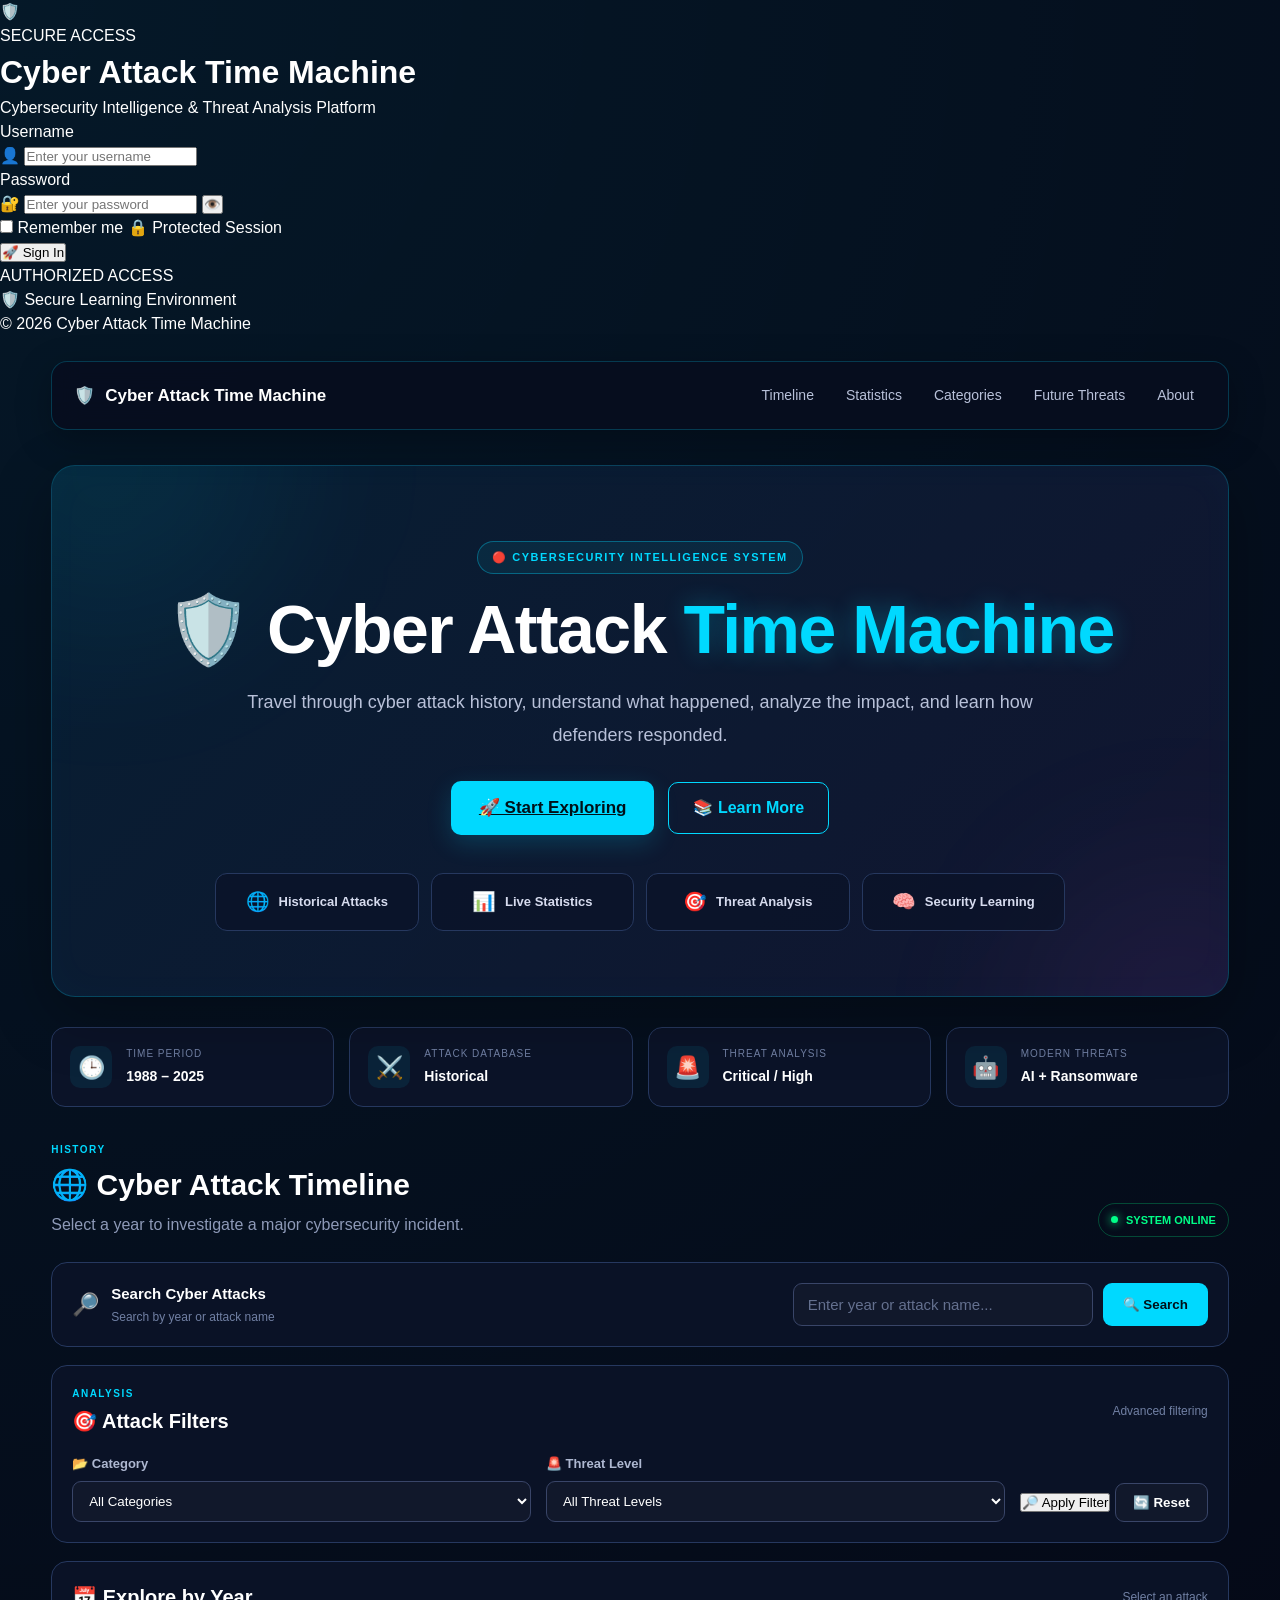
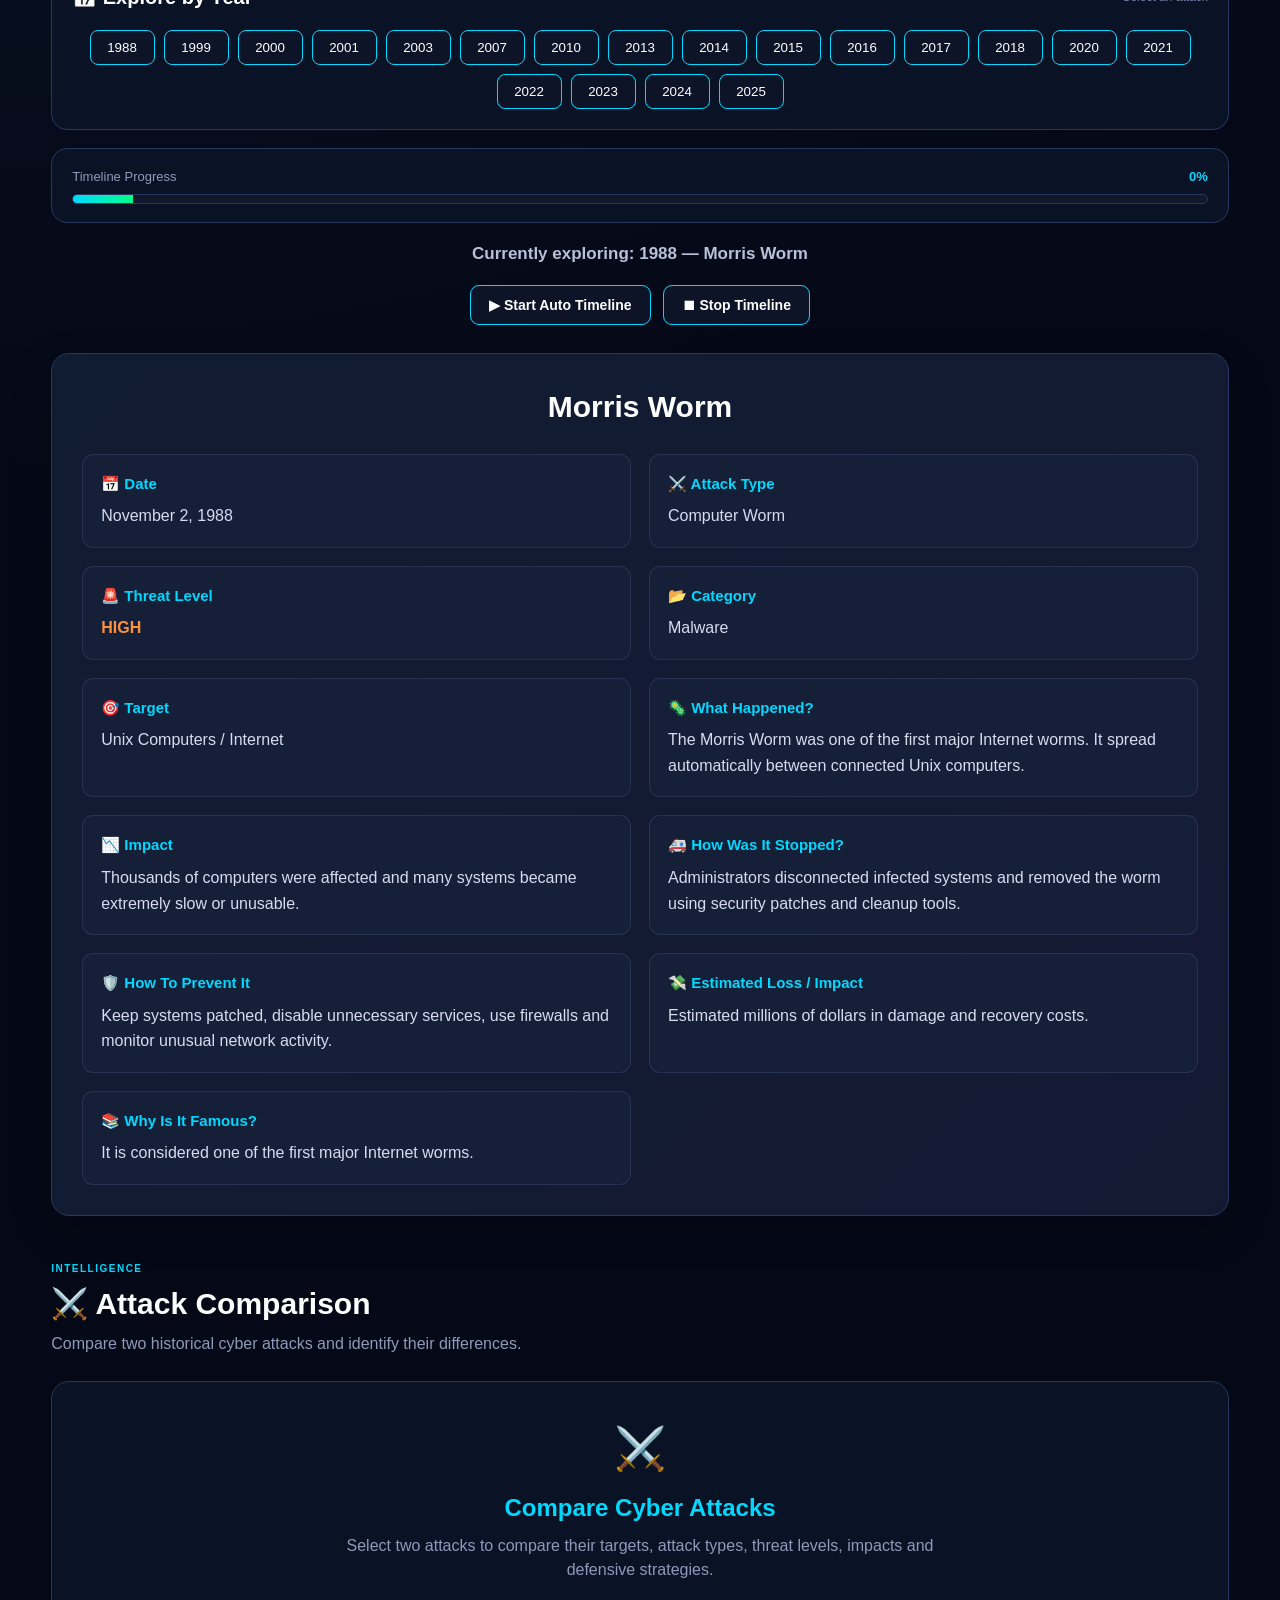
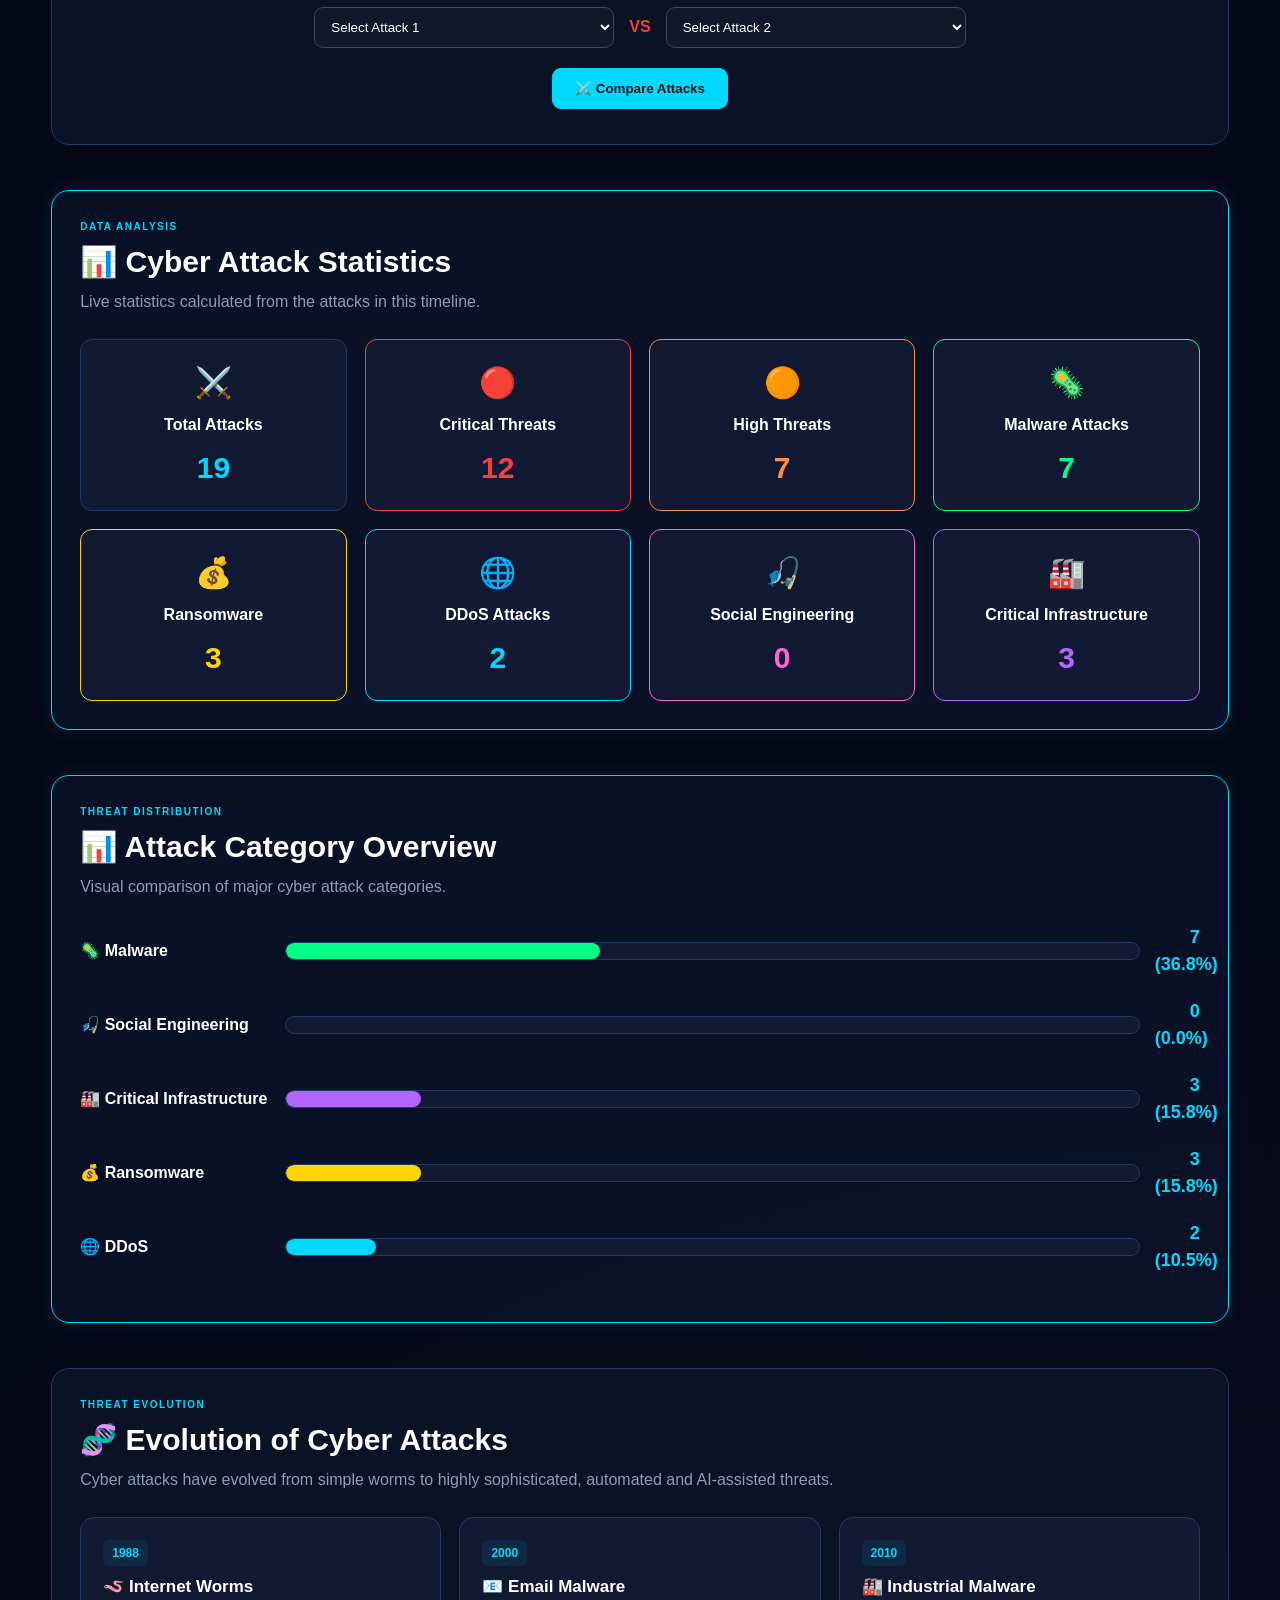
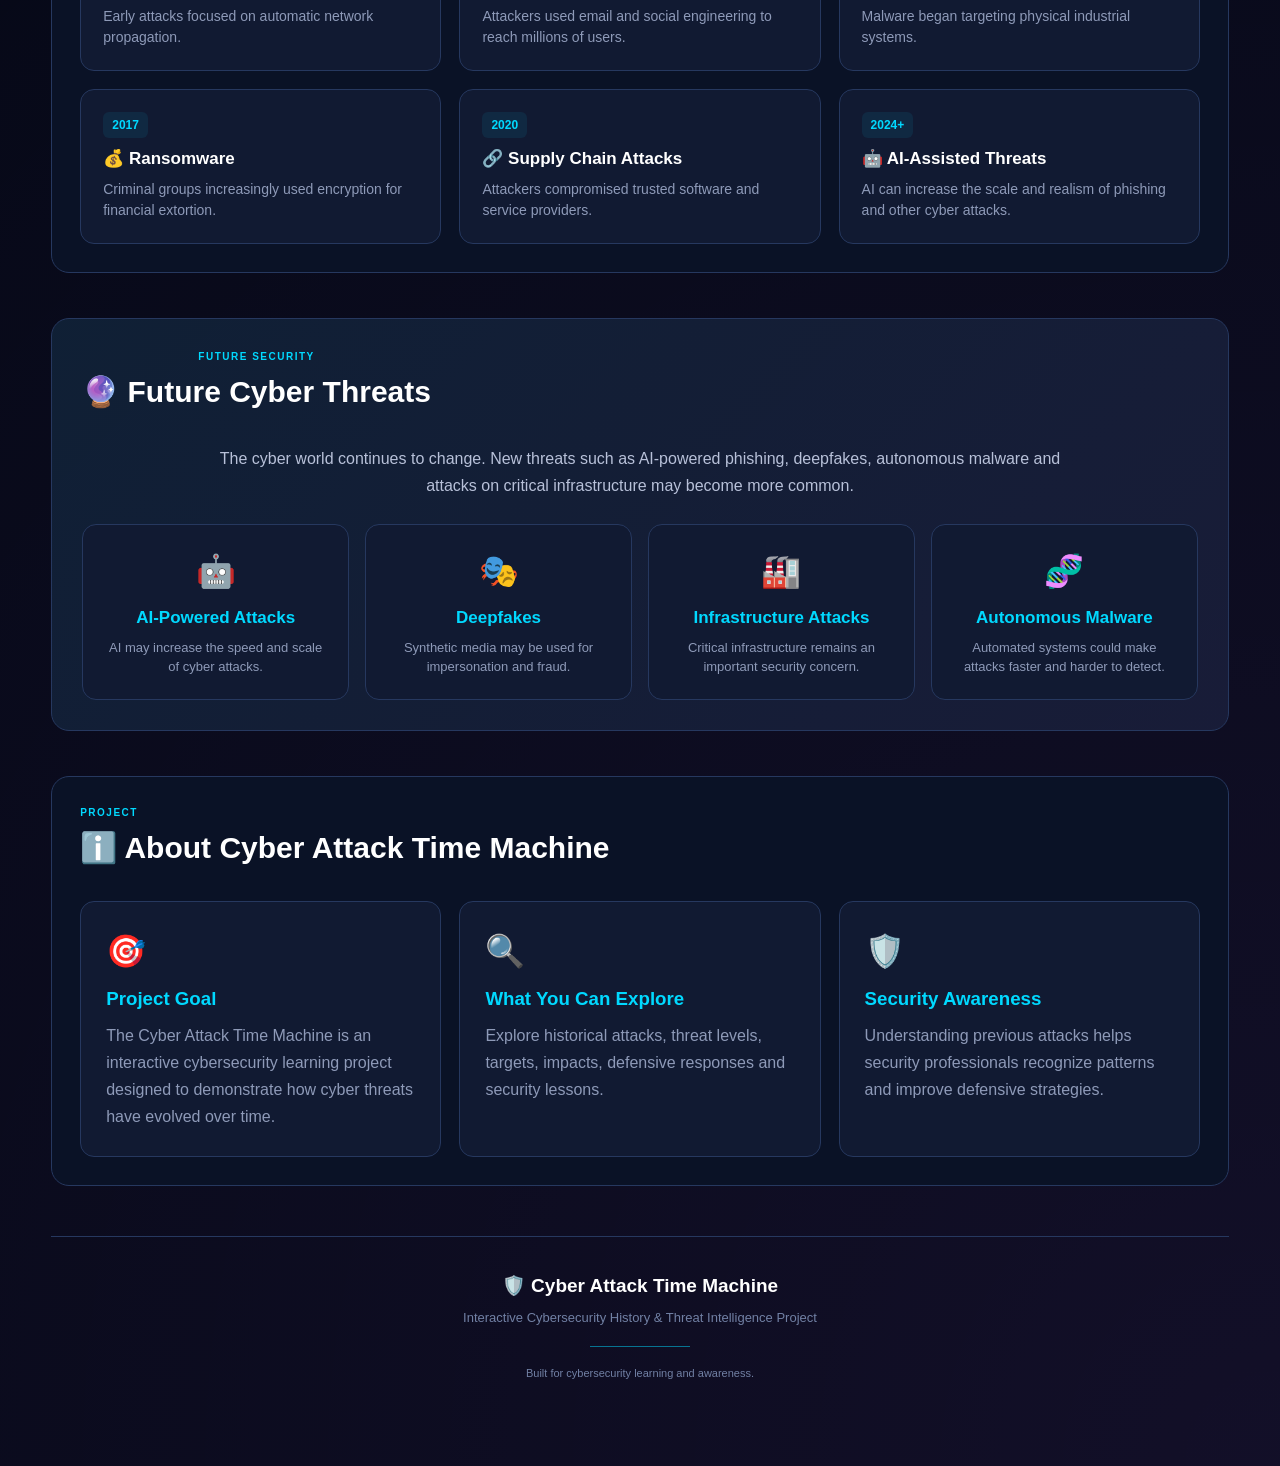
==== commit a7dd31c5: "Update index.html" ====
--- a/index.html
+++ b/index.html
@@ -17,6 +17,144 @@
 </head>
 
 <body>
+    <!-- =====================================================
+     LOGIN SCREEN
+     ===================================================== -->
+<div id="loginScreen" class="login-screen">
+
+    <div class="login-background">
+        <div class="login-glow login-glow-one"></div>
+        <div class="login-glow login-glow-two"></div>
+    </div>
+
+    <div class="login-card">
+
+        <div class="login-logo">
+            🛡️
+        </div>
+
+        <div class="login-badge">
+            <span class="login-status-dot"></span>
+            SECURE ACCESS
+        </div>
+
+        <h1>
+            Cyber Attack
+            <span>Time Machine</span>
+        </h1>
+
+        <p class="login-subtitle">
+            Cybersecurity Intelligence & Threat Analysis Platform
+        </p>
+
+        <form id="loginForm">
+
+            <div class="login-input-group">
+
+                <label for="loginUsername">
+                    Username
+                </label>
+
+                <div class="login-input-wrapper">
+                    <span>👤</span>
+
+                    <input
+                        type="text"
+                        id="loginUsername"
+                        placeholder="Enter your username"
+                        autocomplete="username"
+                        required
+                    >
+                </div>
+
+            </div>
+
+
+            <div class="login-input-group">
+
+                <label for="loginPassword">
+                    Password
+                </label>
+
+                <div class="login-input-wrapper">
+                    <span>🔐</span>
+
+                    <input
+                        type="password"
+                        id="loginPassword"
+                        placeholder="Enter your password"
+                        autocomplete="current-password"
+                        required
+                    >
+
+                    <button
+                        type="button"
+                        id="togglePassword"
+                        class="password-toggle"
+                        aria-label="Show password"
+                    >
+                        👁️
+                    </button>
+
+                </div>
+
+            </div>
+
+
+            <div class="login-options">
+
+                <label class="remember-me">
+                    <input
+                        type="checkbox"
+                        id="rememberMe"
+                    >
+                    <span>Remember me</span>
+                </label>
+
+                <span class="login-security">
+                    🔒 Protected Session
+                </span>
+
+            </div>
+
+
+            <button
+                type="submit"
+                class="login-button"
+            >
+                <span>🚀</span>
+                Sign In
+            </button>
+
+
+            <div
+                id="loginMessage"
+                class="login-message"
+            ></div>
+
+        </form>
+
+
+        <div class="login-divider">
+            <span>AUTHORIZED ACCESS</span>
+        </div>
+
+
+        <div class="login-footer">
+
+            <div>
+                🛡️ Secure Learning Environment
+            </div>
+
+            <div>
+                © 2026 Cyber Attack Time Machine
+            </div>
+
+        </div>
+
+    </div>
+
+</div>
 
 <!-- =====================================================
      BACKGROUND MUSIC
@@ -36,7 +174,7 @@
      MAIN CONTAINER
      ===================================================== -->
 
-<div class="container">
+<div class="container" id="app">
 
 
     <!-- =================================================
@@ -115,14 +253,12 @@
 
             <div class="hero-buttons">
 
-                <button
-                    class="start-btn"
-                    onclick="showTimeline()"
-                >
-
-                    🚀 Start Exploring
-
-                </button>
+                <a
+                href="timeline.html"
+                class="start-btn"
+            >
+                🚀 Start Exploring
+            </a>
 
 
                 <a
@@ -483,19 +619,63 @@
                 </div>
 
 
+                <div class="filter-actions">
+
+                <button
+                    id="applyFilters"
+                    class="apply-filter-btn"
+                    type="button"
+                >
+                    🔎 Apply Filter
+                </button>
+
                 <button
                     id="resetFilters"
                     class="reset-filter-btn"
                     type="button"
                 >
-
-                    🔄 Reset Filters
-
+                    🔄 Reset
                 </button>
 
             </div>
 
-        </div>
+            </div>
+
+        </div>
+        <!-- =================================================
+     FILTER RESULTS
+     ================================================= -->
+
+<div
+    id="filterResults"
+    class="filter-results"
+    style="display: none;"
+>
+
+    <div class="filter-results-header">
+
+        <div>
+            <span class="section-label">
+                FILTERED INTELLIGENCE
+            </span>
+
+            <h3>
+                🎯 Matching Cyber Attacks
+            </h3>
+        </div>
+
+        <span id="filterResultCount">
+            0 results
+        </span>
+
+    </div>
+
+    <div
+        id="filteredAttackCards"
+        class="filtered-attack-cards"
+    ></div>
+
+</div>
 
 
 
@@ -1442,4 +1622,4 @@
 
 </body>
 
-</html>+</html>
